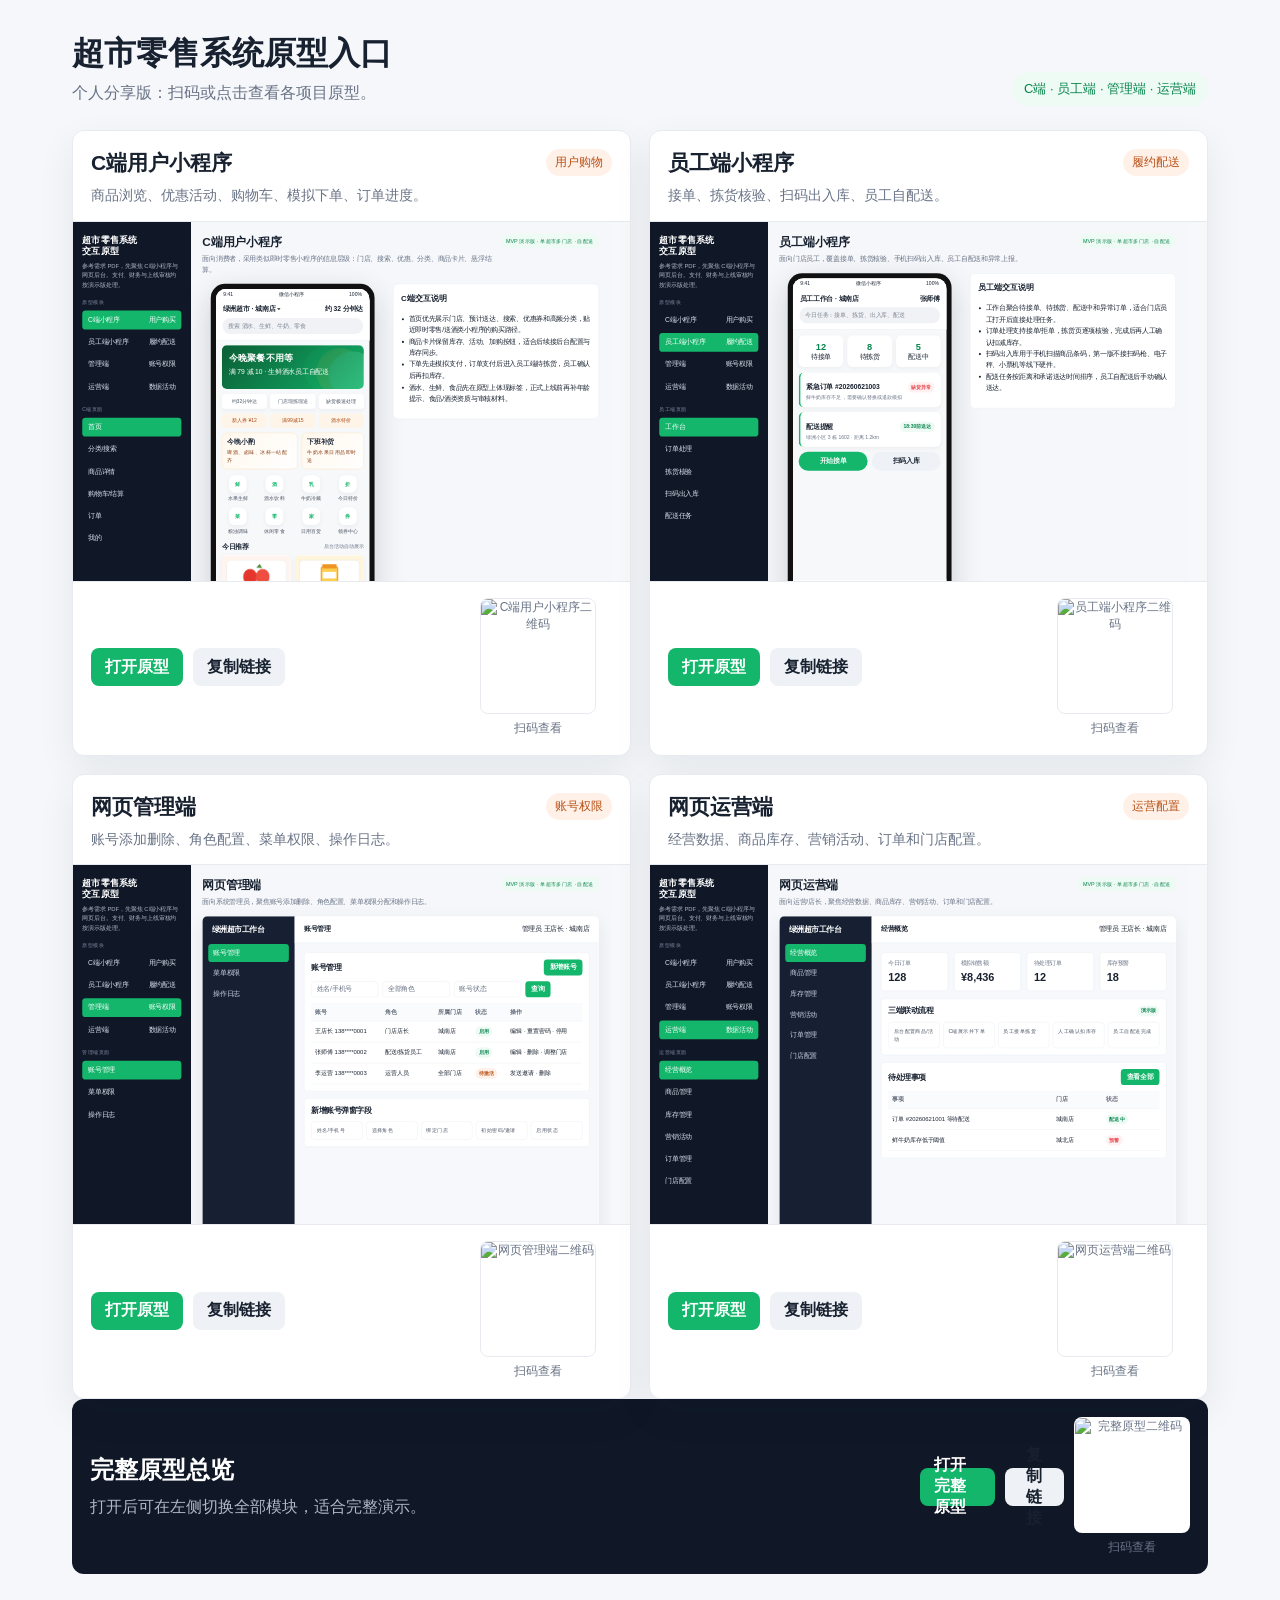
==== outputs/index.html @ bff6949a "Initial supermarket retail system prototype and consumer miniapp" ====
<!doctype html>
<html lang="zh-CN">
<head>
  <meta charset="utf-8">
  <meta http-equiv="refresh" content="0; url=share/index.html">
  <title>超市零售系统原型入口</title>
</head>
<body>
  <a href="share/index.html">进入超市零售系统原型入口</a>
</body>
</html>
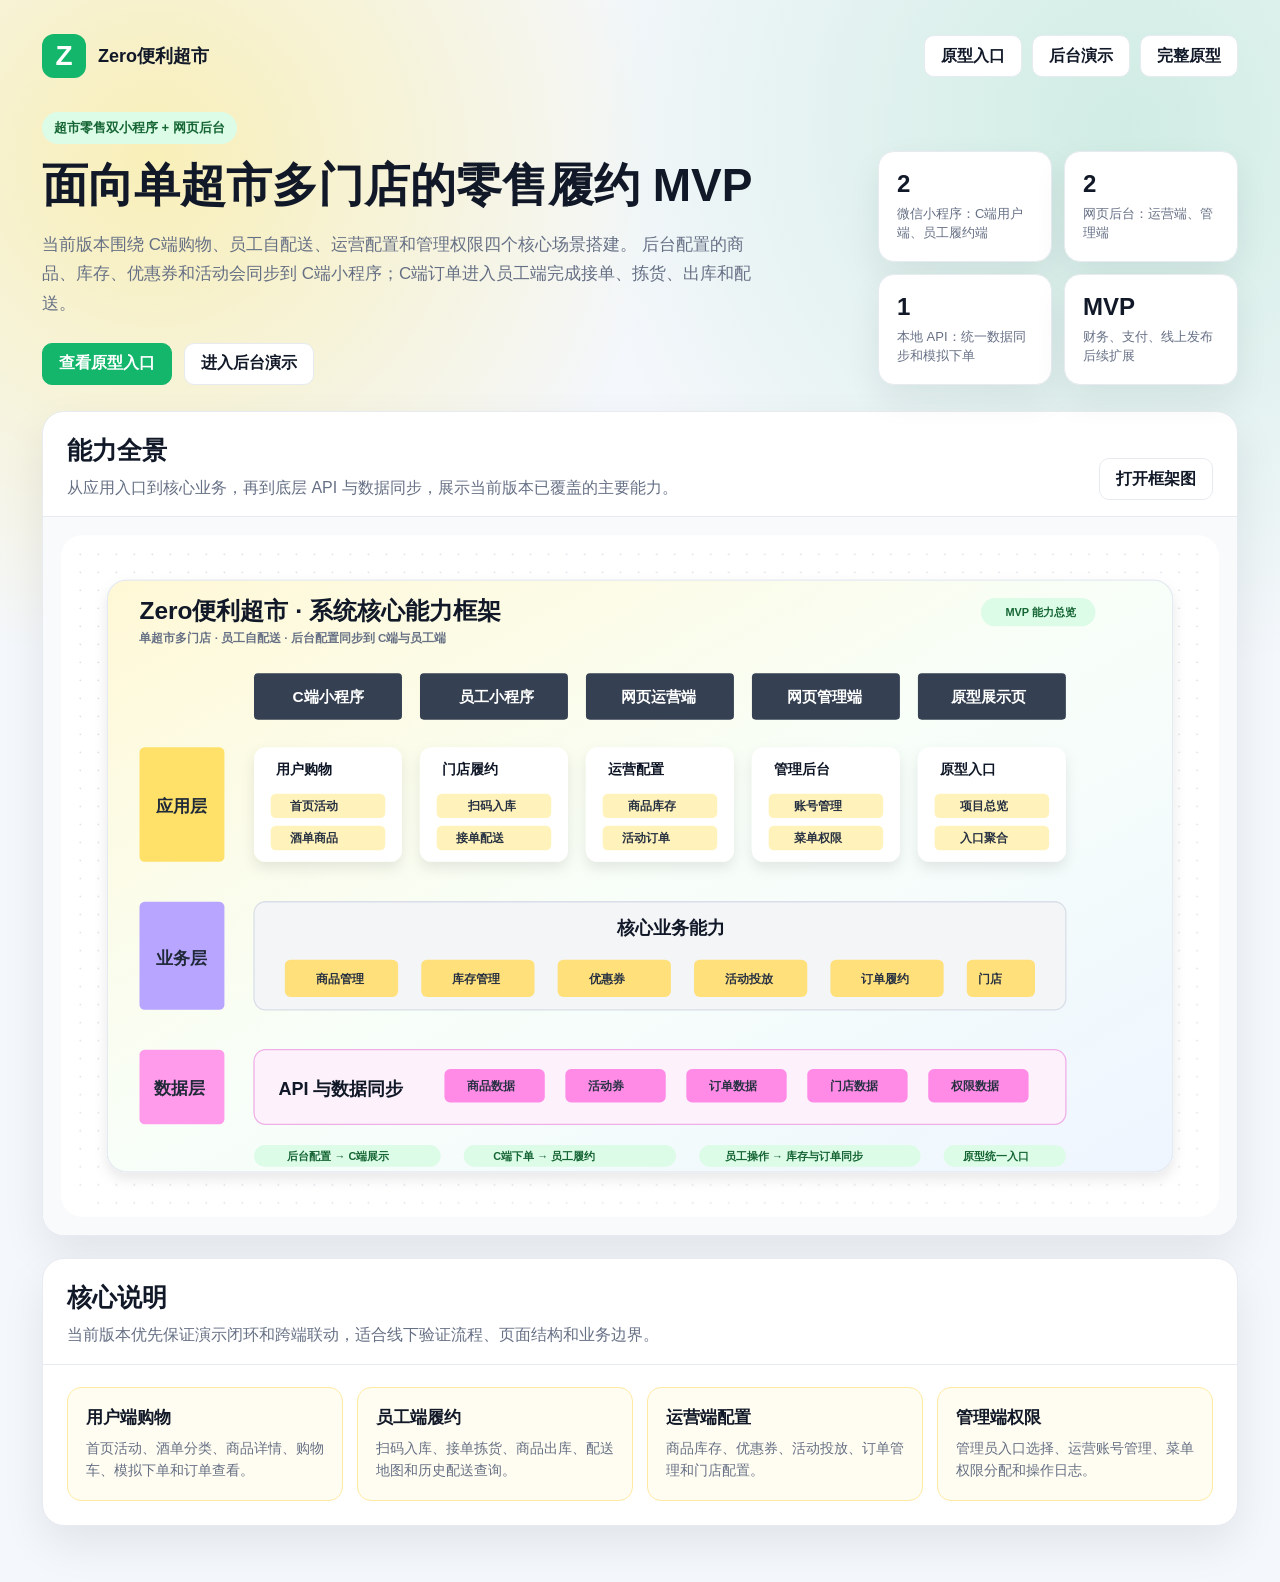
==== commit 009cb3b0: "Add capability overview prototype pages" ====
--- a/outputs/index.html
+++ b/outputs/index.html
@@ -2,10 +2,325 @@
 <html lang="zh-CN">
 <head>
   <meta charset="utf-8">
-  <meta http-equiv="refresh" content="0; url=share/index.html">
-  <title>超市零售系统原型入口</title>
+  <meta name="viewport" content="width=device-width, initial-scale=1">
+  <meta http-equiv="Cache-Control" content="no-cache, no-store, must-revalidate">
+  <meta http-equiv="Pragma" content="no-cache">
+  <meta http-equiv="Expires" content="0">
+  <title>Zero便利超市零售系统</title>
+  <style>
+    :root {
+      --brand: #13b66b;
+      --brand-dark: #07854d;
+      --yellow: #ffe45c;
+      --ink: #111827;
+      --muted: #667085;
+      --line: #e7ebf0;
+      --bg: #f4f7fb;
+      --panel: #ffffff;
+      font-family: -apple-system, BlinkMacSystemFont, "Segoe UI", "PingFang SC", "Microsoft YaHei", sans-serif;
+    }
+
+    * { box-sizing: border-box; }
+
+    body {
+      margin: 0;
+      min-height: 100vh;
+      background:
+        radial-gradient(circle at 12% 10%, rgba(255, 228, 92, .42), transparent 28%),
+        radial-gradient(circle at 88% 8%, rgba(19, 182, 107, .16), transparent 30%),
+        var(--bg);
+      color: var(--ink);
+    }
+
+    .page {
+      max-width: 1240px;
+      margin: 0 auto;
+      padding: 34px 22px 56px;
+    }
+
+    .nav {
+      display: flex;
+      justify-content: space-between;
+      align-items: center;
+      gap: 18px;
+      margin-bottom: 34px;
+    }
+
+    .brand {
+      display: flex;
+      align-items: center;
+      gap: 12px;
+      font-weight: 900;
+      font-size: 18px;
+    }
+
+    .mark {
+      width: 44px;
+      height: 44px;
+      border-radius: 12px;
+      display: grid;
+      place-items: center;
+      background: var(--brand);
+      color: #fff;
+      font-size: 28px;
+    }
+
+    .nav-links {
+      display: flex;
+      gap: 10px;
+      flex-wrap: wrap;
+    }
+
+    a {
+      color: inherit;
+      text-decoration: none;
+    }
+
+    .nav-links a,
+    .btn {
+      display: inline-flex;
+      align-items: center;
+      justify-content: center;
+      height: 42px;
+      padding: 0 16px;
+      border-radius: 10px;
+      font-weight: 800;
+      border: 1px solid var(--line);
+      background: #fff;
+    }
+
+    .btn.primary {
+      border-color: var(--brand);
+      background: var(--brand);
+      color: #fff;
+    }
+
+    .hero {
+      display: grid;
+      grid-template-columns: 1fr 360px;
+      gap: 28px;
+      align-items: end;
+      margin-bottom: 26px;
+    }
+
+    .eyebrow {
+      display: inline-flex;
+      padding: 7px 12px;
+      border-radius: 999px;
+      background: #dcfce7;
+      color: #166534;
+      font-size: 13px;
+      font-weight: 900;
+      margin-bottom: 16px;
+    }
+
+    h1 {
+      margin: 0;
+      font-size: 46px;
+      line-height: 1.12;
+      letter-spacing: 0;
+    }
+
+    .lead {
+      margin: 18px 0 0;
+      color: var(--muted);
+      font-size: 17px;
+      line-height: 1.75;
+      max-width: 720px;
+    }
+
+    .hero-actions {
+      display: flex;
+      gap: 12px;
+      flex-wrap: wrap;
+      margin-top: 24px;
+    }
+
+    .summary {
+      display: grid;
+      grid-template-columns: repeat(2, 1fr);
+      gap: 12px;
+    }
+
+    .summary-card {
+      padding: 18px;
+      border-radius: 16px;
+      background: #fff;
+      border: 1px solid var(--line);
+      box-shadow: 0 14px 34px rgba(17, 24, 39, .07);
+    }
+
+    .summary-card strong {
+      display: block;
+      font-size: 24px;
+      margin-bottom: 6px;
+    }
+
+    .summary-card span {
+      color: var(--muted);
+      font-size: 13px;
+      line-height: 1.5;
+    }
+
+    .panel {
+      border-radius: 22px;
+      background: var(--panel);
+      border: 1px solid var(--line);
+      box-shadow: 0 18px 44px rgba(17, 24, 39, .08);
+      overflow: hidden;
+      margin-top: 22px;
+    }
+
+    .panel-head {
+      display: flex;
+      justify-content: space-between;
+      gap: 18px;
+      align-items: end;
+      padding: 22px 24px 16px;
+      border-bottom: 1px solid var(--line);
+    }
+
+    h2 {
+      margin: 0;
+      font-size: 25px;
+    }
+
+    .panel-head p {
+      margin: 8px 0 0;
+      color: var(--muted);
+      line-height: 1.6;
+    }
+
+    .architecture {
+      padding: 18px;
+      background: #f8fafc;
+      overflow: auto;
+    }
+
+    .architecture img {
+      display: block;
+      width: 100%;
+      min-width: 980px;
+      height: auto;
+      border-radius: 18px;
+    }
+
+    .capability-grid {
+      display: grid;
+      grid-template-columns: repeat(4, 1fr);
+      gap: 14px;
+      padding: 22px 24px 24px;
+    }
+
+    .capability {
+      padding: 18px;
+      border-radius: 14px;
+      background: #fffdf1;
+      border: 1px solid #ffeaa3;
+    }
+
+    .capability strong {
+      display: block;
+      margin-bottom: 8px;
+      font-size: 17px;
+    }
+
+    .capability p {
+      margin: 0;
+      color: var(--muted);
+      line-height: 1.6;
+      font-size: 14px;
+    }
+
+    @media (max-width: 960px) {
+      .hero { grid-template-columns: 1fr; }
+      .summary { grid-template-columns: repeat(4, 1fr); }
+      .capability-grid { grid-template-columns: 1fr 1fr; }
+    }
+
+    @media (max-width: 640px) {
+      .nav { align-items: flex-start; flex-direction: column; }
+      h1 { font-size: 34px; }
+      .summary,
+      .capability-grid { grid-template-columns: 1fr; }
+      .panel-head { display: block; }
+    }
+  </style>
 </head>
 <body>
-  <a href="share/index.html">进入超市零售系统原型入口</a>
+  <main class="page">
+    <nav class="nav">
+      <a class="brand" href="./index.html">
+        <span class="mark">Z</span>
+        <span>Zero便利超市</span>
+      </a>
+      <div class="nav-links">
+        <a href="./share/index.html">原型入口</a>
+        <a href="./admin-web/index.html">后台演示</a>
+        <a href="./prototype/index.html">完整原型</a>
+      </div>
+    </nav>
+
+    <section class="hero">
+      <div>
+        <span class="eyebrow">超市零售双小程序 + 网页后台</span>
+        <h1>面向单超市多门店的零售履约 MVP</h1>
+        <p class="lead">
+          当前版本围绕 C端购物、员工自配送、运营配置和管理权限四个核心场景搭建。
+          后台配置的商品、库存、优惠券和活动会同步到 C端小程序；C端订单进入员工端完成接单、拣货、出库和配送。
+        </p>
+        <div class="hero-actions">
+          <a class="btn primary" href="./share/index.html">查看原型入口</a>
+          <a class="btn" href="./admin-web/index.html">进入后台演示</a>
+        </div>
+      </div>
+      <div class="summary">
+        <div class="summary-card"><strong>2</strong><span>微信小程序：C端用户端、员工履约端</span></div>
+        <div class="summary-card"><strong>2</strong><span>网页后台：运营端、管理端</span></div>
+        <div class="summary-card"><strong>1</strong><span>本地 API：统一数据同步和模拟下单</span></div>
+        <div class="summary-card"><strong>MVP</strong><span>财务、支付、线上发布后续扩展</span></div>
+      </div>
+    </section>
+
+    <section class="panel">
+      <div class="panel-head">
+        <div>
+          <h2>能力全景</h2>
+          <p>从应用入口到核心业务，再到底层 API 与数据同步，展示当前版本已覆盖的主要能力。</p>
+        </div>
+        <a class="btn" href="./architecture/system-capability-framework.svg" target="_blank" rel="noreferrer">打开框架图</a>
+      </div>
+      <div class="architecture">
+        <img src="./architecture/system-capability-framework.svg" alt="Zero便利超市系统核心能力框架">
+      </div>
+    </section>
+
+    <section class="panel">
+      <div class="panel-head">
+        <div>
+          <h2>核心说明</h2>
+          <p>当前版本优先保证演示闭环和跨端联动，适合线下验证流程、页面结构和业务边界。</p>
+        </div>
+      </div>
+      <div class="capability-grid">
+        <div class="capability">
+          <strong>用户端购物</strong>
+          <p>首页活动、酒单分类、商品详情、购物车、模拟下单和订单查看。</p>
+        </div>
+        <div class="capability">
+          <strong>员工端履约</strong>
+          <p>扫码入库、接单拣货、商品出库、配送地图和历史配送查询。</p>
+        </div>
+        <div class="capability">
+          <strong>运营端配置</strong>
+          <p>商品库存、优惠券、活动投放、订单管理和门店配置。</p>
+        </div>
+        <div class="capability">
+          <strong>管理端权限</strong>
+          <p>管理员入口选择、运营账号管理、菜单权限分配和操作日志。</p>
+        </div>
+      </div>
+    </section>
+  </main>
 </body>
 </html>
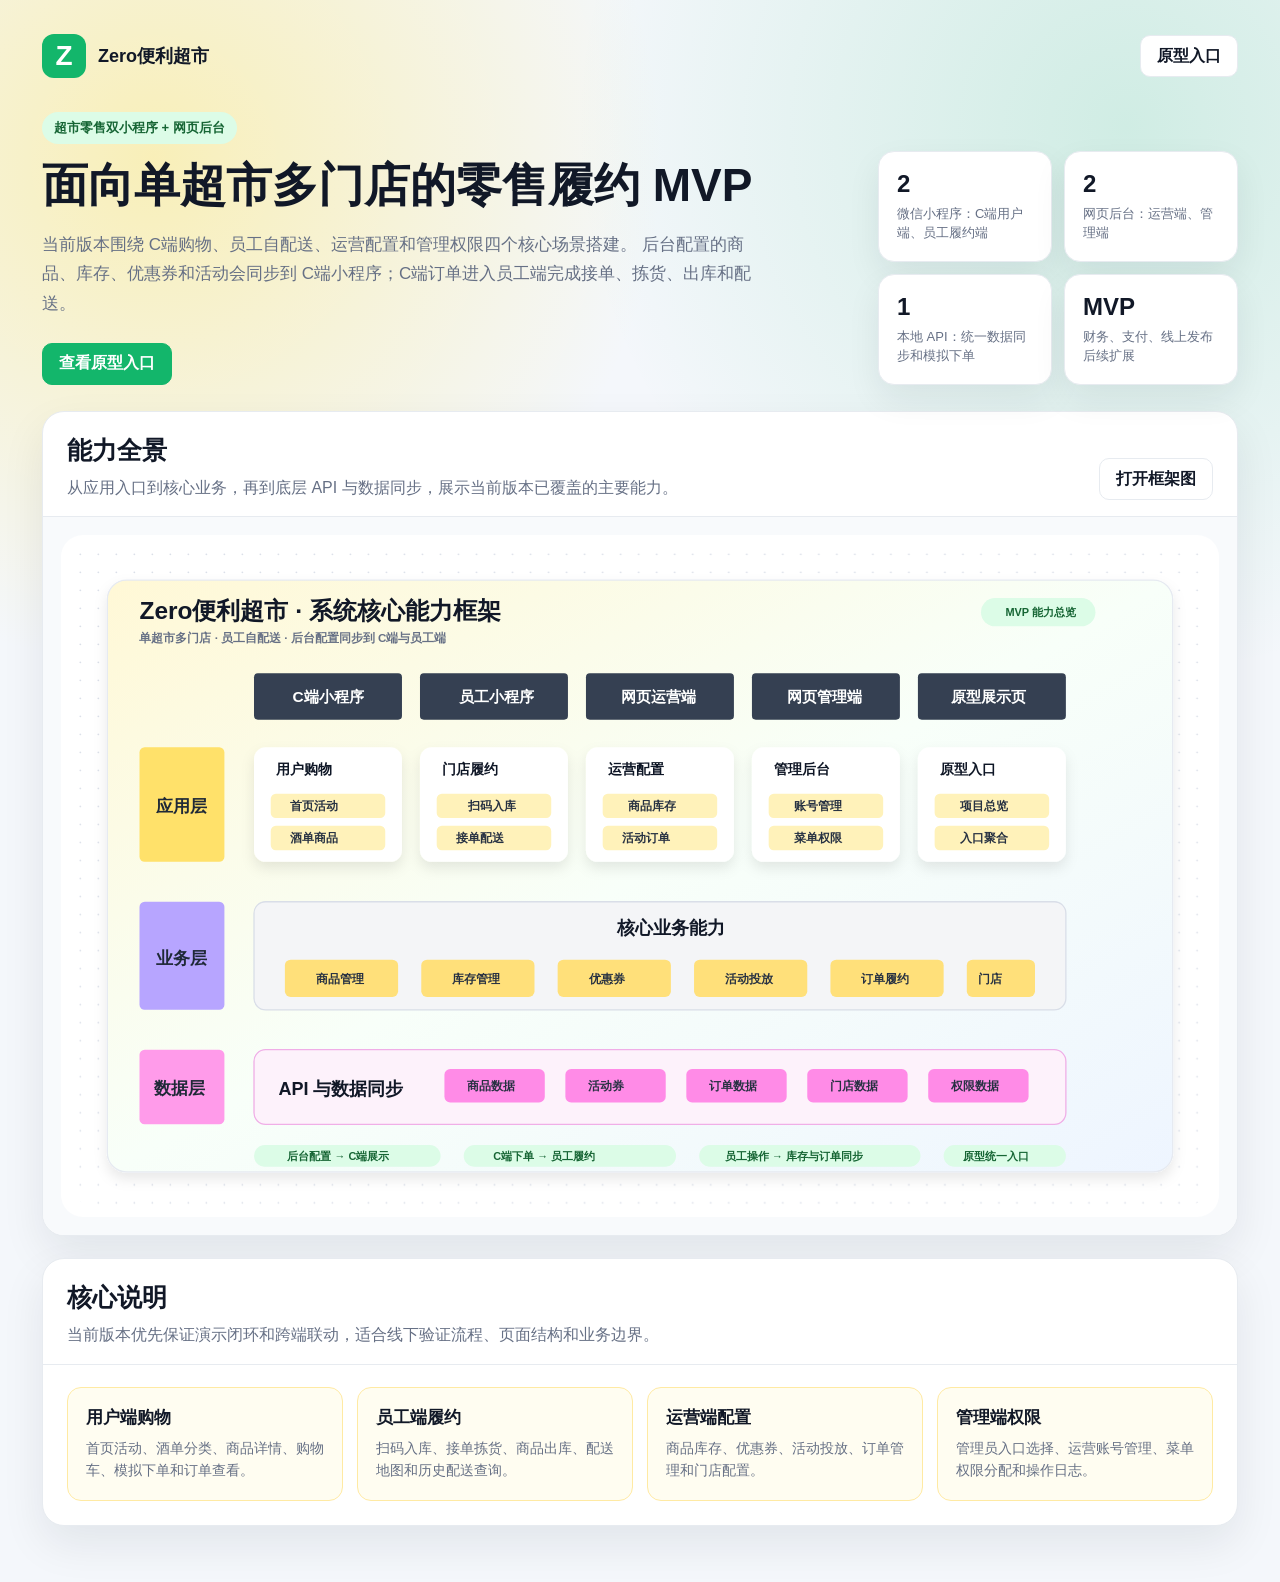
==== commit 8859c63f: "Simplify homepage prototype entry" ====
--- a/outputs/index.html
+++ b/outputs/index.html
@@ -256,8 +256,6 @@
       </a>
       <div class="nav-links">
         <a href="./share/index.html">原型入口</a>
-        <a href="./admin-web/index.html">后台演示</a>
-        <a href="./prototype/index.html">完整原型</a>
       </div>
     </nav>
 
@@ -271,7 +269,6 @@
         </p>
         <div class="hero-actions">
           <a class="btn primary" href="./share/index.html">查看原型入口</a>
-          <a class="btn" href="./admin-web/index.html">进入后台演示</a>
         </div>
       </div>
       <div class="summary">
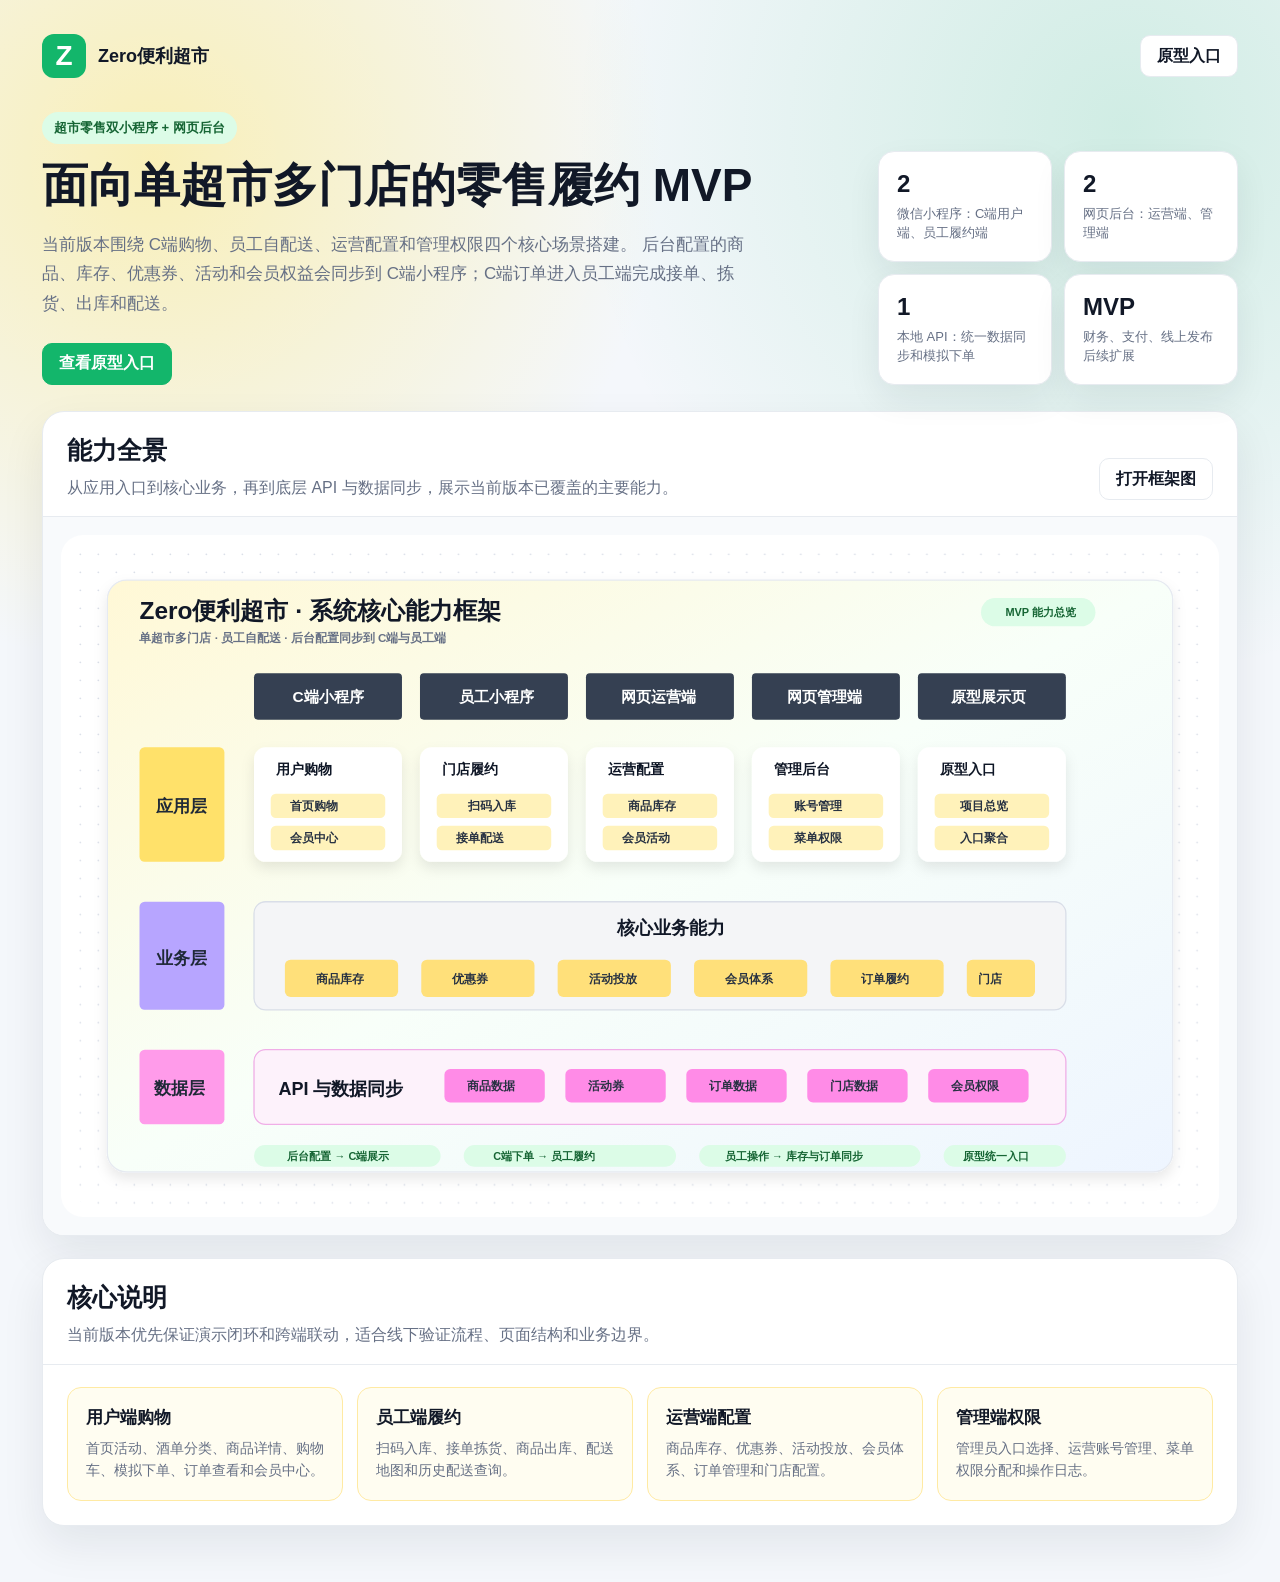
==== commit ea7ba7b0: "Add membership system" ====
--- a/outputs/index.html
+++ b/outputs/index.html
@@ -265,7 +265,7 @@
         <h1>面向单超市多门店的零售履约 MVP</h1>
         <p class="lead">
           当前版本围绕 C端购物、员工自配送、运营配置和管理权限四个核心场景搭建。
-          后台配置的商品、库存、优惠券和活动会同步到 C端小程序；C端订单进入员工端完成接单、拣货、出库和配送。
+          后台配置的商品、库存、优惠券、活动和会员权益会同步到 C端小程序；C端订单进入员工端完成接单、拣货、出库和配送。
         </p>
         <div class="hero-actions">
           <a class="btn primary" href="./share/index.html">查看原型入口</a>
@@ -302,7 +302,7 @@
       <div class="capability-grid">
         <div class="capability">
           <strong>用户端购物</strong>
-          <p>首页活动、酒单分类、商品详情、购物车、模拟下单和订单查看。</p>
+          <p>首页活动、酒单分类、商品详情、购物车、模拟下单、订单查看和会员中心。</p>
         </div>
         <div class="capability">
           <strong>员工端履约</strong>
@@ -310,7 +310,7 @@
         </div>
         <div class="capability">
           <strong>运营端配置</strong>
-          <p>商品库存、优惠券、活动投放、订单管理和门店配置。</p>
+          <p>商品库存、优惠券、活动投放、会员体系、订单管理和门店配置。</p>
         </div>
         <div class="capability">
           <strong>管理端权限</strong>
